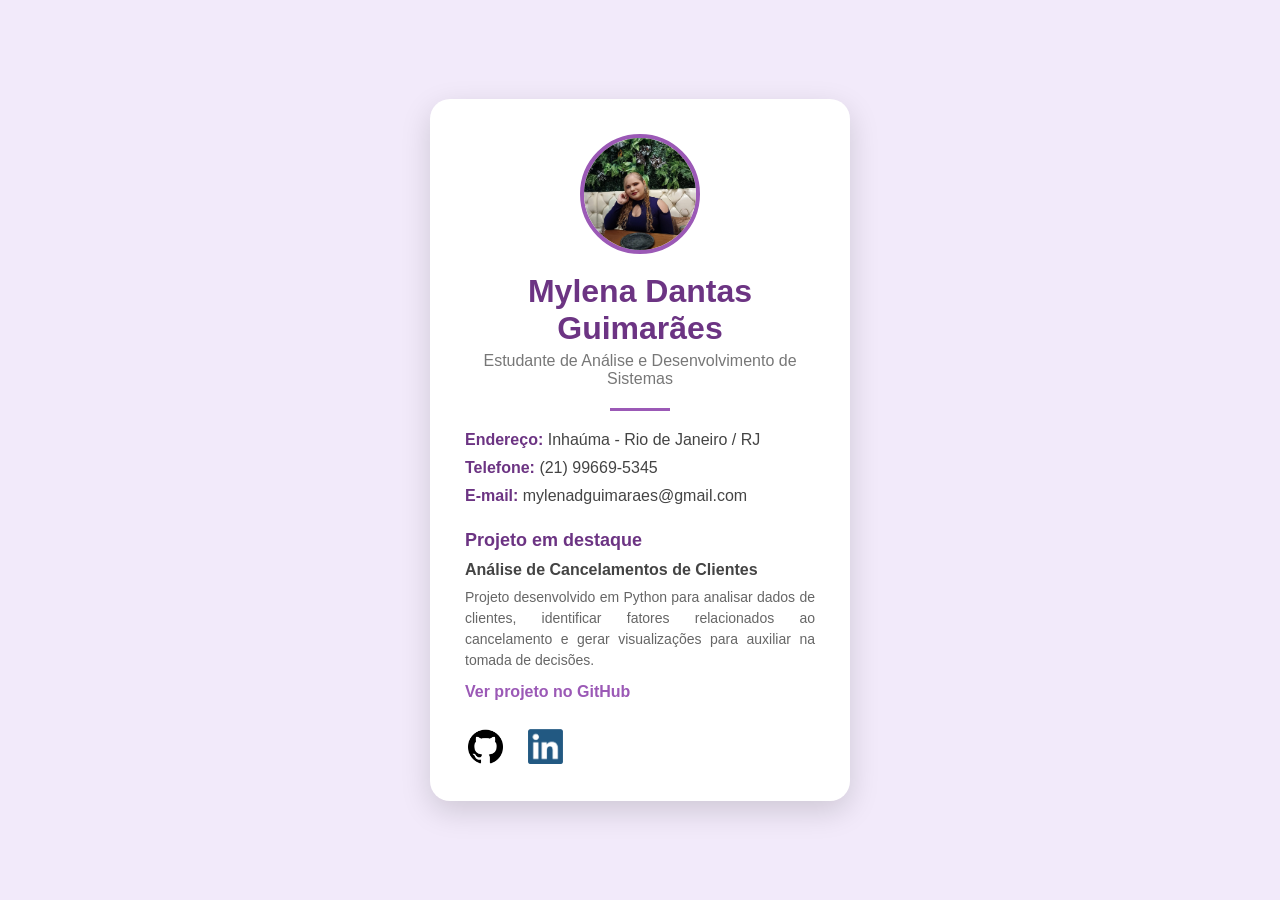
==== index.html @ 7e5f09c8 "Alteração nos arquivos index e css" ====
<!DOCTYPE html>
<html lang="pt-BR">

<head>
    <!-- Define a codificação de caracteres -->
    <meta charset="UTF-8">

    <!-- Faz a página se adaptar a celulares e tablets -->
    <meta name="viewport" content="width=device-width, initial-scale=1.0">

    <!-- Título que aparece na aba do navegador -->
    <title>Meu Cartão de Visitas</title>

    <!-- Importa o arquivo CSS externo -->
    <link rel="stylesheet" href="style.css">
</head>

<body>

    <!-- Cartão de visitas -->
    <div id="cartao">

        <!-- Foto da pessoa -->
        <img src="img/foto.jpeg" alt="Foto de Mylena" id="foto">

        <!-- Nome -->
        <h1>Mylena Dantas Guimarães</h1>

        <!-- Atividade profissional ou estudantil -->
        <p id="profissao">
            Estudante de Análise e Desenvolvimento de Sistemas
        </p>

        <!-- Linha decorativa -->
        <div class="linha"></div>

        <!-- Área com as informações de contato -->
        <div id="informacoes">

            <!-- Endereço -->
            <p>
                <strong>Endereço:</strong>
                 Inhaúma - Rio de Janeiro / RJ
            </p>

            <!-- Telefone -->
            <p>
                <strong>Telefone:</strong>
                (21) 99669-5345
            </p>

            <!-- E-mail -->
            <p>
                <strong>E-mail:</strong>
                mylenadguimaraes@gmail.com
            </p>

        </div>

        <!-- Atividade estudantil -->
        <div id="atividade">

            <h2>Projeto em destaque</h2>

            <h3>Análise de Cancelamentos de Clientes</h3>

            <p>
                Projeto desenvolvido em Python para analisar dados de clientes,
                identificar fatores relacionados ao cancelamento e gerar
                visualizações para auxiliar na tomada de decisões.
            </p>

            <!-- Link para o projeto no GitHub -->
            <a href="https://github.com/mylenadguimaraes-alt/Python_Analise_Cancelamentos.git"
            target="_blank">
                Ver projeto no GitHub
            </a>

        </div>
        
        <!-- Redes sociais -->
        <div id="redes">

            <!-- Link para o GitHub -->
            <a href="https://github.com/mylenadguimaraes-alt" target="_blank">
            <img src="img/github_icon.png" alt="GitHub">
            </a>

            <!-- Link para o LinkedIn -->
            <a href="https://www.linkedin.com/in/mylenag" target="_blank">
            <img src="img/linkedin_icon.png" alt="LinkedIn">
            </a>


        </div>

    </div>

    

</body>

</html>
---- style.css ----
/* Remove margens e espaçamentos padrão dos elementos */
* {
    margin: 0;
    padding: 0;
    box-sizing: border-box;
    
    /* Define a fonte utilizada na página */
    font-family: Georgia, sans-serif;
}


/* Estilização do corpo da página */
body {

    /* Ocupa pelo menos toda a altura da tela */
    min-height: 100vh;

    /* Centraliza o cartão horizontalmente */
    display: flex;

    /* Centraliza o cartão verticalmente */
    justify-content: center;
    align-items: center;

    /* Cor de fundo da página */
    background: #f2eafa;
}


/* Estilização do cartão */
#cartao {

    /* Define a largura do cartão */
    width: 420px;

    /* Espaçamento interno */
    padding: 35px;

    /* Cor de fundo do cartão */
    background: white;

    /* Arredonda os cantos */
    border-radius: 20px;

    /* Cria uma sombra ao redor do cartão */
    box-shadow: 0 10px 30px rgba(0, 0, 0, 0.15);

    /* Centraliza os textos */
    text-align: center;
}


/* Estilização da foto */
#foto {

    /* Define a largura da foto */
    width: 120px;

    /* Define a altura da foto */
    height: 120px;

    /* Deixa a foto redonda */
    border-radius: 50%;

    /* Faz a imagem preencher o espaço sem deformar */
    object-fit: cover;

    /* Cria uma borda ao redor da foto */
    border: 4px solid #9b59b6;

    /* Espaçamento abaixo da foto */
    margin-bottom: 15px;
}


/* Estilização do nome */
h1 {

    /* Cor do nome */
    color: #6c3483;

    /* Espaçamento abaixo do nome */
    margin-bottom: 5px;
}


/* Estilização da profissão/atividade */
#profissao {

    /* Cor do texto */
    color: #777;

    /* Tamanho da fonte */
    font-size: 16px;

    /* Espaçamento abaixo */
    margin-bottom: 20px;
}


/* Linha decorativa */
.linha {

    /* Largura da linha */
    width: 60px;

    /* Altura da linha */
    height: 3px;

    /* Cor da linha */
    background: #9b59b6;

    /* Centraliza a linha */
    margin: 0 auto 20px;
}


/* Área das informações */
#informacoes {

    /* Alinha o texto das informações à esquerda */
    text-align: left;

    /* Espaçamento superior */
    margin-top: 15px;
}


/* Cada informação do cartão */
#informacoes p {

    /* Espaçamento entre as informações */
    margin: 10px 0;

    /* Cor do texto */
    color: #444;
}


/* Destaque dos títulos das informações */
#informacoes strong {

    /* Cor dos títulos */
    color: #6c3483;
}


/* Área do projeto */
#atividade {
    margin-top: 25px;
    text-align: left;
}

/* Título da área */
#atividade h2 {
    color: #6c3483;
    font-size: 18px;
    margin-bottom: 10px;
}

/* Nome do projeto */
#atividade h3 {
    color: #444;
    font-size: 16px;
    margin-bottom: 8px;
}

/* Descrição do projeto */
#atividade p {
    color: #666;
    text-align: justify;
    font-size: 14px;
    line-height: 1.5;
    margin-bottom: 12px;
}

/* Link do projeto */
#atividade a {
    color: #9b59b6;
    font-weight: bold;
    text-decoration: none;
}

/* Efeito ao passar o mouse */
#atividade a:hover {
    text-decoration: underline;
}

/* Área das redes sociais */
#redes {

    /* Espaçamento acima dos ícones */
    margin-top: 25px;

    /* Coloca os ícones lado a lado */
    display: flex;

    /* Centraliza os ícones */
    justify-content: flex-startr;

    /* Espaçamento entre os ícones */
    gap: 20px;
}


/* Links das redes sociais */
#redes a {

    /* Define o tamanho da área clicável */
    width: 40px;
    height: 40px;

    /* Centraliza o ícone dentro da área */
    display: flex;
    align-items: center;
    justify-content: center;

    /* Remove o sublinhado do link */
    text-decoration: none;

    /* Transição para o efeito */
    transition: 0.3s;
}


/* Ícones das redes sociais */
#redes img {

    /* Define o tamanho dos ícones */
    width: 35px;
    height: 35px;

    /* Mantém a proporção da imagem */
    object-fit: contain;

    /* Transição suave */
    transition: 0.3s;
}


/* Efeito quando passar o mouse sobre os ícones */
#redes a:hover img {

    /* Aumenta levemente o ícone */
    transform: scale(1.15);
}
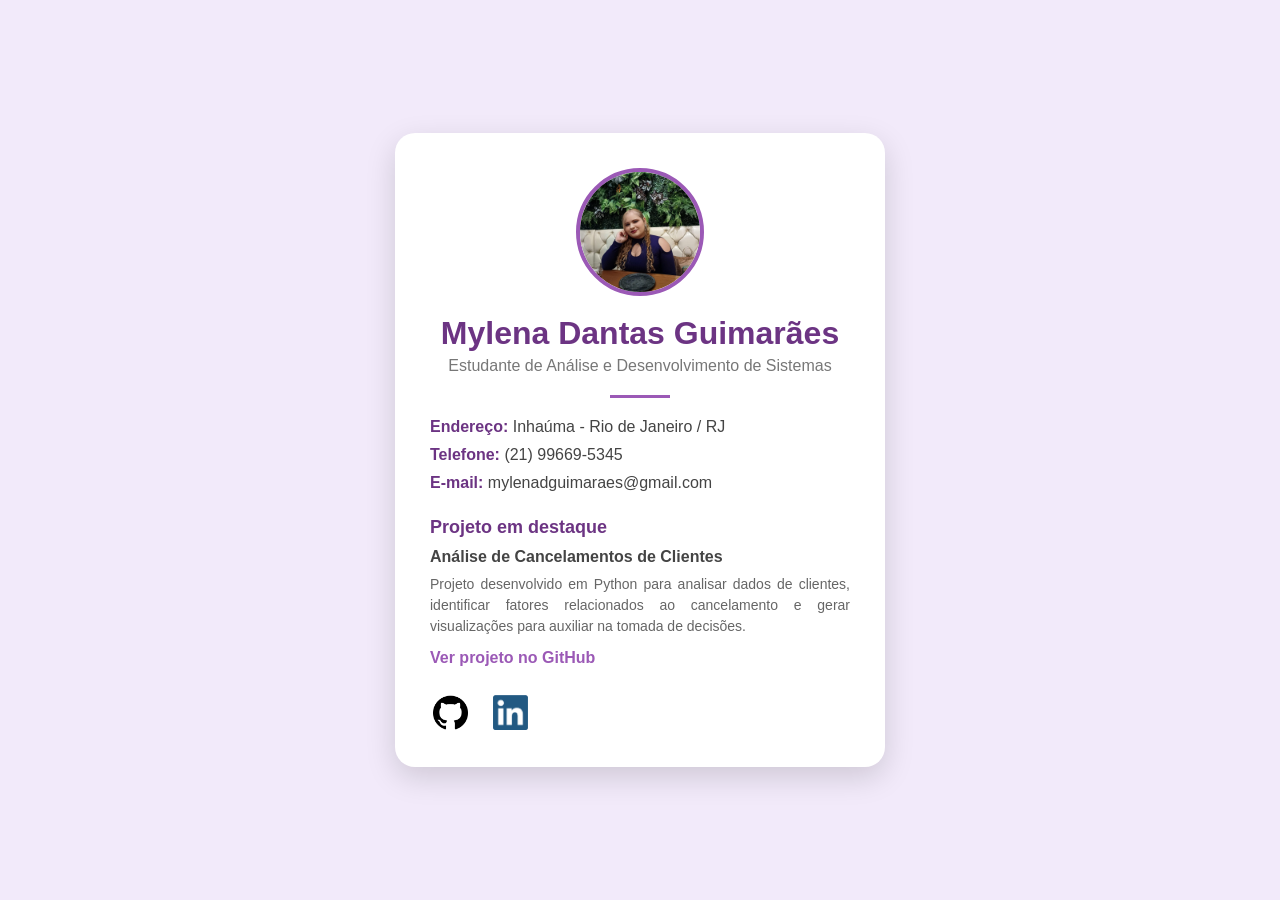
==== commit 04197303: "Alterações para inline" ====
--- a/index.html
+++ b/index.html
@@ -2,102 +2,231 @@
 <html lang="pt-BR">
 
 <head>
-    <!-- Define a codificação de caracteres -->
     <meta charset="UTF-8">
 
-    <!-- Faz a página se adaptar a celulares e tablets -->
     <meta name="viewport" content="width=device-width, initial-scale=1.0">
 
-    <!-- Título que aparece na aba do navegador -->
     <title>Meu Cartão de Visitas</title>
-
-    <!-- Importa o arquivo CSS externo -->
-    <link rel="stylesheet" href="style.css">
 </head>
 
-<body>
+<body style="
+    margin: 0;
+    padding: 0;
+    box-sizing: border-box;
+    min-height: 100vh;
+    display: flex;
+    justify-content: center;
+    align-items: center;
+    background: #f2eafa;
+    font-family: Georgia, sans-serif;
+">
 
     <!-- Cartão de visitas -->
-    <div id="cartao">
+    <div id="cartao" style="
+        width: 420px;
+        padding: 35px;
+        background: white;
+        border-radius: 20px;
+        box-shadow: 0 10px 30px rgba(0, 0, 0, 0.15);
+        text-align: center;
+        margin: 10px;
+    ">
 
         <!-- Foto da pessoa -->
-        <img src="img/foto.jpeg" alt="Foto de Mylena" id="foto">
+        <img
+            src="img/foto.jpeg"
+            alt="Foto de Mylena"
+            id="foto"
+            style="
+                width: 120px;
+                height: 120px;
+                border-radius: 50%;
+                object-fit: cover;
+                border: 4px solid #9b59b6;
+                margin-bottom: 15px;
+            "
+        >
 
         <!-- Nome -->
-        <h1>Mylena Dantas Guimarães</h1>
+        <h1 style="
+            color: #6c3483;
+            margin: 0 0 5px 0;
+            font-family: Georgia, sans-serif;
+        ">
+            Mylena Dantas Guimarães
+        </h1>
 
         <!-- Atividade profissional ou estudantil -->
-        <p id="profissao">
+        <p id="profissao" style="
+            color: #777;
+            font-size: 16px;
+            margin: 0 0 20px 0;
+            font-family: Georgia, sans-serif;
+        ">
             Estudante de Análise e Desenvolvimento de Sistemas
         </p>
 
         <!-- Linha decorativa -->
-        <div class="linha"></div>
+        <div style="
+            width: 60px;
+            height: 3px;
+            background: #9b59b6;
+            margin: 0 auto 20px;
+        "></div>
 
         <!-- Área com as informações de contato -->
-        <div id="informacoes">
+        <div id="informacoes" style="
+            text-align: left;
+            margin-top: 15px;
+        ">
 
             <!-- Endereço -->
-            <p>
-                <strong>Endereço:</strong>
-                 Inhaúma - Rio de Janeiro / RJ
+            <p style="
+                margin: 10px 0;
+                color: #444;
+            ">
+                <strong style="color: #6c3483;">
+                    Endereço:
+                </strong>
+                Inhaúma - Rio de Janeiro / RJ
             </p>
 
             <!-- Telefone -->
-            <p>
-                <strong>Telefone:</strong>
+            <p style="
+                margin: 10px 0;
+                color: #444;
+            ">
+                <strong style="color: #6c3483;">
+                    Telefone:
+                </strong>
                 (21) 99669-5345
             </p>
 
             <!-- E-mail -->
-            <p>
-                <strong>E-mail:</strong>
+            <p style="
+                margin: 10px 0;
+                color: #444;
+            ">
+                <strong style="color: #6c3483;">
+                    E-mail:
+                </strong>
                 mylenadguimaraes@gmail.com
             </p>
 
         </div>
 
-        <!-- Atividade estudantil -->
-        <div id="atividade">
-
-            <h2>Projeto em destaque</h2>
-
-            <h3>Análise de Cancelamentos de Clientes</h3>
-
-            <p>
+        <!-- Área do projeto -->
+        <div id="atividade" style="
+            margin-top: 25px;
+            text-align: left;
+        ">
+
+            <h2 style="
+                color: #6c3483;
+                font-size: 18px;
+                margin: 0 0 10px 0;
+            ">
+                Projeto em destaque
+            </h2>
+
+            <h3 style="
+                color: #444;
+                font-size: 16px;
+                margin: 0 0 8px 0;
+            ">
+                Análise de Cancelamentos de Clientes
+            </h3>
+
+            <p style="
+                color: #666;
+                text-align: justify;
+                font-size: 14px;
+                line-height: 1.5;
+                margin: 0 0 12px 0;
+            ">
                 Projeto desenvolvido em Python para analisar dados de clientes,
                 identificar fatores relacionados ao cancelamento e gerar
                 visualizações para auxiliar na tomada de decisões.
             </p>
 
             <!-- Link para o projeto no GitHub -->
-            <a href="https://github.com/mylenadguimaraes-alt/Python_Analise_Cancelamentos.git"
-            target="_blank">
+            <a
+                href="https://github.com/mylenadguimaraes-alt/Python_Analise_Cancelamentos.git"
+                target="_blank"
+                rel="noopener noreferrer"
+                style="
+                    color: #9b59b6;
+                    font-weight: bold;
+                    text-decoration: none;
+                "
+            >
                 Ver projeto no GitHub
             </a>
 
         </div>
-        
+
         <!-- Redes sociais -->
-        <div id="redes">
-
-            <!-- Link para o GitHub -->
-            <a href="https://github.com/mylenadguimaraes-alt" target="_blank">
-            <img src="img/github_icon.png" alt="GitHub">
+        <div id="redes" style="
+            margin-top: 25px;
+            display: flex;
+            justify-content: baseline;
+            gap: 20px;
+        ">
+
+            <!-- GitHub -->
+            <a
+                href="https://github.com/mylenadguimaraes-alt"
+                target="_blank"
+                rel="noopener noreferrer"
+                style="
+                    width: 40px;
+                    height: 40px;
+                    display: flex;
+                    align-items: center;
+                    justify-content: center;
+                    text-decoration: none;
+                "
+            >
+                <img
+                    src="img/github_icon.png"
+                    alt="GitHub"
+                    style="
+                        width: 35px;
+                        height: 35px;
+                        object-fit: contain;
+                    "
+                >
             </a>
 
-            <!-- Link para o LinkedIn -->
-            <a href="https://www.linkedin.com/in/mylenag" target="_blank">
-            <img src="img/linkedin_icon.png" alt="LinkedIn">
+            <!-- LinkedIn -->
+            <a
+                href="https://www.linkedin.com/in/mylenag"
+                target="_blank"
+                rel="noopener noreferrer"
+                style="
+                    width: 40px;
+                    height: 40px;
+                    display: flex;
+                    align-items: center;
+                    justify-content: center;
+                    text-decoration: none;
+                "
+            >
+                <img
+                    src="img/linkedin_icon.png"
+                    alt="LinkedIn"
+                    style="
+                        width: 35px;
+                        height: 35px;
+                        object-fit: contain;
+                    "
+                >
             </a>
 
-
         </div>
 
     </div>
 
-    
-
 </body>
 
 </html>
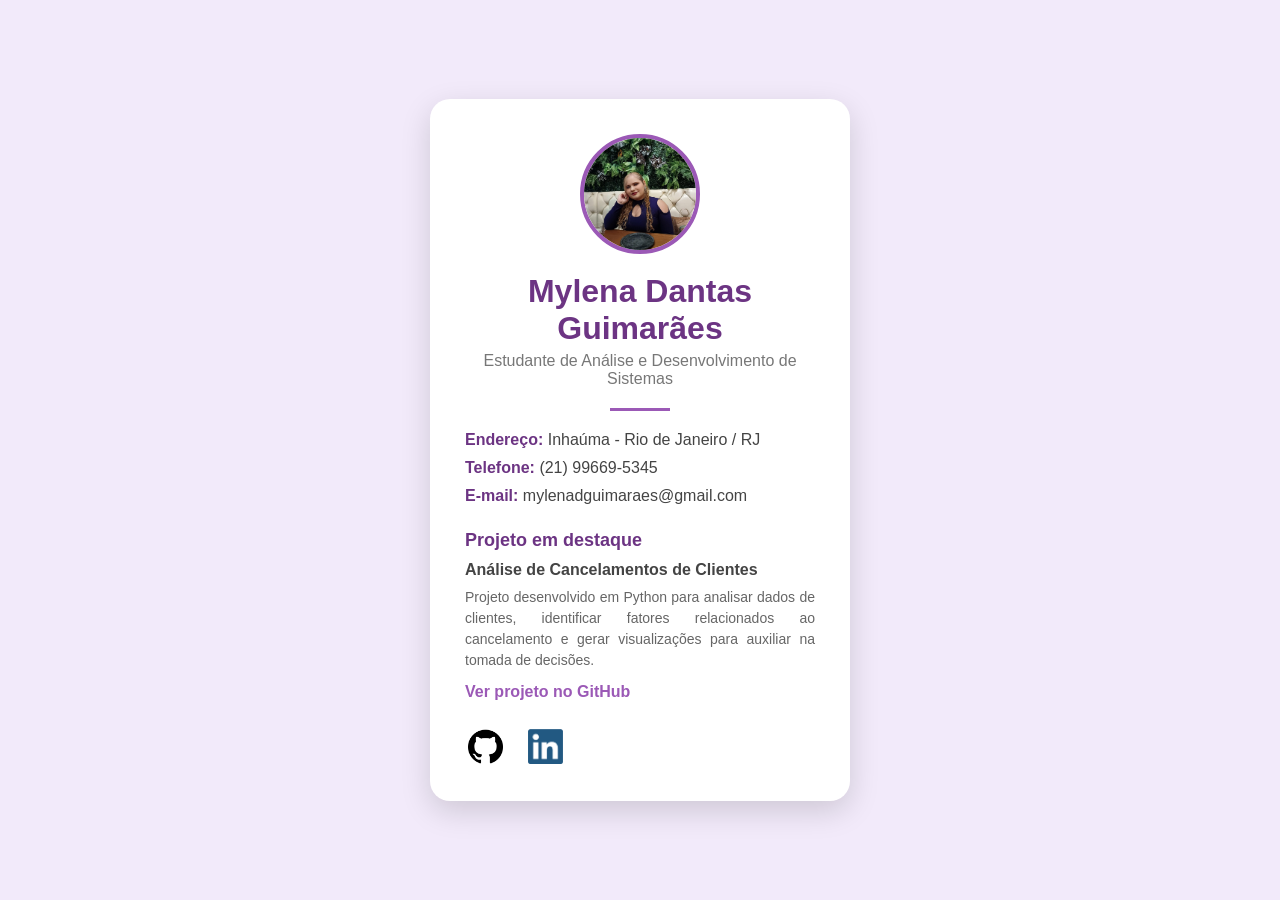
==== commit 75471f7a: "Alterações" ====
--- a/index.html
+++ b/index.html
@@ -6,108 +6,230 @@
 
     <meta name="viewport" content="width=device-width, initial-scale=1.0">
 
-    <title>Meu Cartão de Visitas</title>
+    <title>Mylena Dantas Guimarães | Cartão de Visitas</title>
+
+    <link rel="icon" type="image/png" href="img/logo.png">
+
+    <style>
+
+        * {
+            box-sizing: border-box;
+        }
+
+        body {
+            margin: 0;
+            padding: 0;
+            min-height: 100vh;
+
+            display: flex;
+            justify-content: center;
+            align-items: center;
+
+            background: #f2eafa;
+            font-family: Georgia, sans-serif;
+        }
+
+        /* Cartão de visitas */
+        #cartao {
+            width: 420px;
+            padding: 35px;
+
+            background: white;
+            border-radius: 20px;
+
+            box-shadow: 0 10px 30px rgba(0, 0, 0, 0.15);
+
+            text-align: center;
+            margin: 30px;
+        }
+
+        /* Foto */
+        #foto {
+            width: 120px;
+            height: 120px;
+
+            border-radius: 50%;
+            object-fit: cover;
+
+            border: 4px solid #9b59b6;
+
+            margin-bottom: 15px;
+        }
+
+        /* Nome */
+        h1 {
+            color: #6c3483;
+
+            margin: 0 0 5px 0;
+
+            font-family: Georgia, sans-serif;
+        }
+
+        /* Profissão */
+        #profissao {
+            color: #777;
+
+            font-size: 16px;
+
+            margin: 0 0 20px 0;
+
+            font-family: Georgia, sans-serif;
+        }
+
+        /* Linha decorativa */
+        .linha {
+            width: 60px;
+            height: 3px;
+
+            background: #9b59b6;
+
+            margin: 0 auto 20px;
+        }
+
+        /* Informações */
+        #informacoes {
+            text-align: left;
+            margin-top: 15px;
+        }
+
+        #informacoes p {
+            margin: 10px 0;
+            color: #444;
+        }
+
+        #informacoes strong {
+            color: #6c3483;
+        }
+
+        /* Área do projeto */
+        #atividade {
+            margin-top: 25px;
+            text-align: left;
+        }
+
+        #atividade h2 {
+            color: #6c3483;
+
+            font-size: 18px;
+
+            margin: 0 0 10px 0;
+        }
+
+        #atividade h3 {
+            color: #444;
+
+            font-size: 16px;
+
+            margin: 0 0 8px 0;
+        }
+
+        #atividade p {
+            color: #666;
+
+            text-align: justify;
+
+            font-size: 14px;
+            line-height: 1.5;
+
+            margin: 0 0 12px 0;
+        }
+
+        #atividade a {
+            color: #9b59b6;
+
+            font-weight: bold;
+
+            text-decoration: none;
+        }
+
+        #atividade a:hover{
+            text-decoration: revert;
+        }
+
+        /* Redes sociais */
+        #redes {
+            margin-top: 25px;
+
+            display: flex;
+
+            justify-content: flex-start;
+
+            gap: 20px;
+        }
+
+        #redes a {
+            width: 40px;
+            height: 40px;
+
+            display: flex;
+
+            align-items: center;
+            justify-content: center;
+
+            text-decoration: none;
+        }
+
+        #redes img {
+            width: 35px;
+            height: 35px;
+
+            object-fit: contain;
+        }
+
+        #redes img:hover{
+            transform: scale(1.5);
+        }
+
+    </style>
 </head>
 
-<body style="
-    margin: 0;
-    padding: 0;
-    box-sizing: border-box;
-    min-height: 100vh;
-    display: flex;
-    justify-content: center;
-    align-items: center;
-    background: #f2eafa;
-    font-family: Georgia, sans-serif;
-">
+<body>
 
     <!-- Cartão de visitas -->
-    <div id="cartao" style="
-        width: 420px;
-        padding: 35px;
-        background: white;
-        border-radius: 20px;
-        box-shadow: 0 10px 30px rgba(0, 0, 0, 0.15);
-        text-align: center;
-        margin: 10px;
-    ">
+    <div id="cartao">
 
         <!-- Foto da pessoa -->
         <img
             src="img/foto.jpeg"
             alt="Foto de Mylena"
             id="foto"
-            style="
-                width: 120px;
-                height: 120px;
-                border-radius: 50%;
-                object-fit: cover;
-                border: 4px solid #9b59b6;
-                margin-bottom: 15px;
-            "
         >
 
         <!-- Nome -->
-        <h1 style="
-            color: #6c3483;
-            margin: 0 0 5px 0;
-            font-family: Georgia, sans-serif;
-        ">
+        <h1>
             Mylena Dantas Guimarães
         </h1>
 
         <!-- Atividade profissional ou estudantil -->
-        <p id="profissao" style="
-            color: #777;
-            font-size: 16px;
-            margin: 0 0 20px 0;
-            font-family: Georgia, sans-serif;
-        ">
+        <p id="profissao">
             Estudante de Análise e Desenvolvimento de Sistemas
         </p>
 
         <!-- Linha decorativa -->
-        <div style="
-            width: 60px;
-            height: 3px;
-            background: #9b59b6;
-            margin: 0 auto 20px;
-        "></div>
+        <div class="linha"></div>
 
         <!-- Área com as informações de contato -->
-        <div id="informacoes" style="
-            text-align: left;
-            margin-top: 15px;
-        ">
+        <div id="informacoes">
 
             <!-- Endereço -->
-            <p style="
-                margin: 10px 0;
-                color: #444;
-            ">
-                <strong style="color: #6c3483;">
+            <p>
+                <strong>
                     Endereço:
                 </strong>
                 Inhaúma - Rio de Janeiro / RJ
             </p>
 
             <!-- Telefone -->
-            <p style="
-                margin: 10px 0;
-                color: #444;
-            ">
-                <strong style="color: #6c3483;">
+            <p>
+                <strong>
                     Telefone:
                 </strong>
                 (21) 99669-5345
             </p>
 
             <!-- E-mail -->
-            <p style="
-                margin: 10px 0;
-                color: #444;
-            ">
-                <strong style="color: #6c3483;">
+            <p>
+                <strong>
                     E-mail:
                 </strong>
                 mylenadguimaraes@gmail.com
@@ -116,34 +238,17 @@
         </div>
 
         <!-- Área do projeto -->
-        <div id="atividade" style="
-            margin-top: 25px;
-            text-align: left;
-        ">
-
-            <h2 style="
-                color: #6c3483;
-                font-size: 18px;
-                margin: 0 0 10px 0;
-            ">
+        <div id="atividade">
+
+            <h2>
                 Projeto em destaque
             </h2>
 
-            <h3 style="
-                color: #444;
-                font-size: 16px;
-                margin: 0 0 8px 0;
-            ">
+            <h3>
                 Análise de Cancelamentos de Clientes
             </h3>
 
-            <p style="
-                color: #666;
-                text-align: justify;
-                font-size: 14px;
-                line-height: 1.5;
-                margin: 0 0 12px 0;
-            ">
+            <p>
                 Projeto desenvolvido em Python para analisar dados de clientes,
                 identificar fatores relacionados ao cancelamento e gerar
                 visualizações para auxiliar na tomada de decisões.
@@ -154,11 +259,6 @@
                 href="https://github.com/mylenadguimaraes-alt/Python_Analise_Cancelamentos.git"
                 target="_blank"
                 rel="noopener noreferrer"
-                style="
-                    color: #9b59b6;
-                    font-weight: bold;
-                    text-decoration: none;
-                "
             >
                 Ver projeto no GitHub
             </a>
@@ -166,60 +266,29 @@
         </div>
 
         <!-- Redes sociais -->
-        <div id="redes" style="
-            margin-top: 25px;
-            display: flex;
-            justify-content: baseline;
-            gap: 20px;
-        ">
+        <div id="redes">
 
             <!-- GitHub -->
             <a
                 href="https://github.com/mylenadguimaraes-alt"
                 target="_blank"
                 rel="noopener noreferrer"
-                style="
-                    width: 40px;
-                    height: 40px;
-                    display: flex;
-                    align-items: center;
-                    justify-content: center;
-                    text-decoration: none;
-                "
             >
                 <img
                     src="img/github_icon.png"
                     alt="GitHub"
-                    style="
-                        width: 35px;
-                        height: 35px;
-                        object-fit: contain;
-                    "
                 >
             </a>
 
             <!-- LinkedIn -->
             <a
-                href="https://www.linkedin.com/in/mylenag"
+                href="https://www.linkedin.com/in/mylenag/"
                 target="_blank"
                 rel="noopener noreferrer"
-                style="
-                    width: 40px;
-                    height: 40px;
-                    display: flex;
-                    align-items: center;
-                    justify-content: center;
-                    text-decoration: none;
-                "
             >
                 <img
                     src="img/linkedin_icon.png"
                     alt="LinkedIn"
-                    style="
-                        width: 35px;
-                        height: 35px;
-                        object-fit: contain;
-                    "
                 >
             </a>
 
@@ -229,4 +298,5 @@
 
 </body>
 
-</html>+</html>
+
